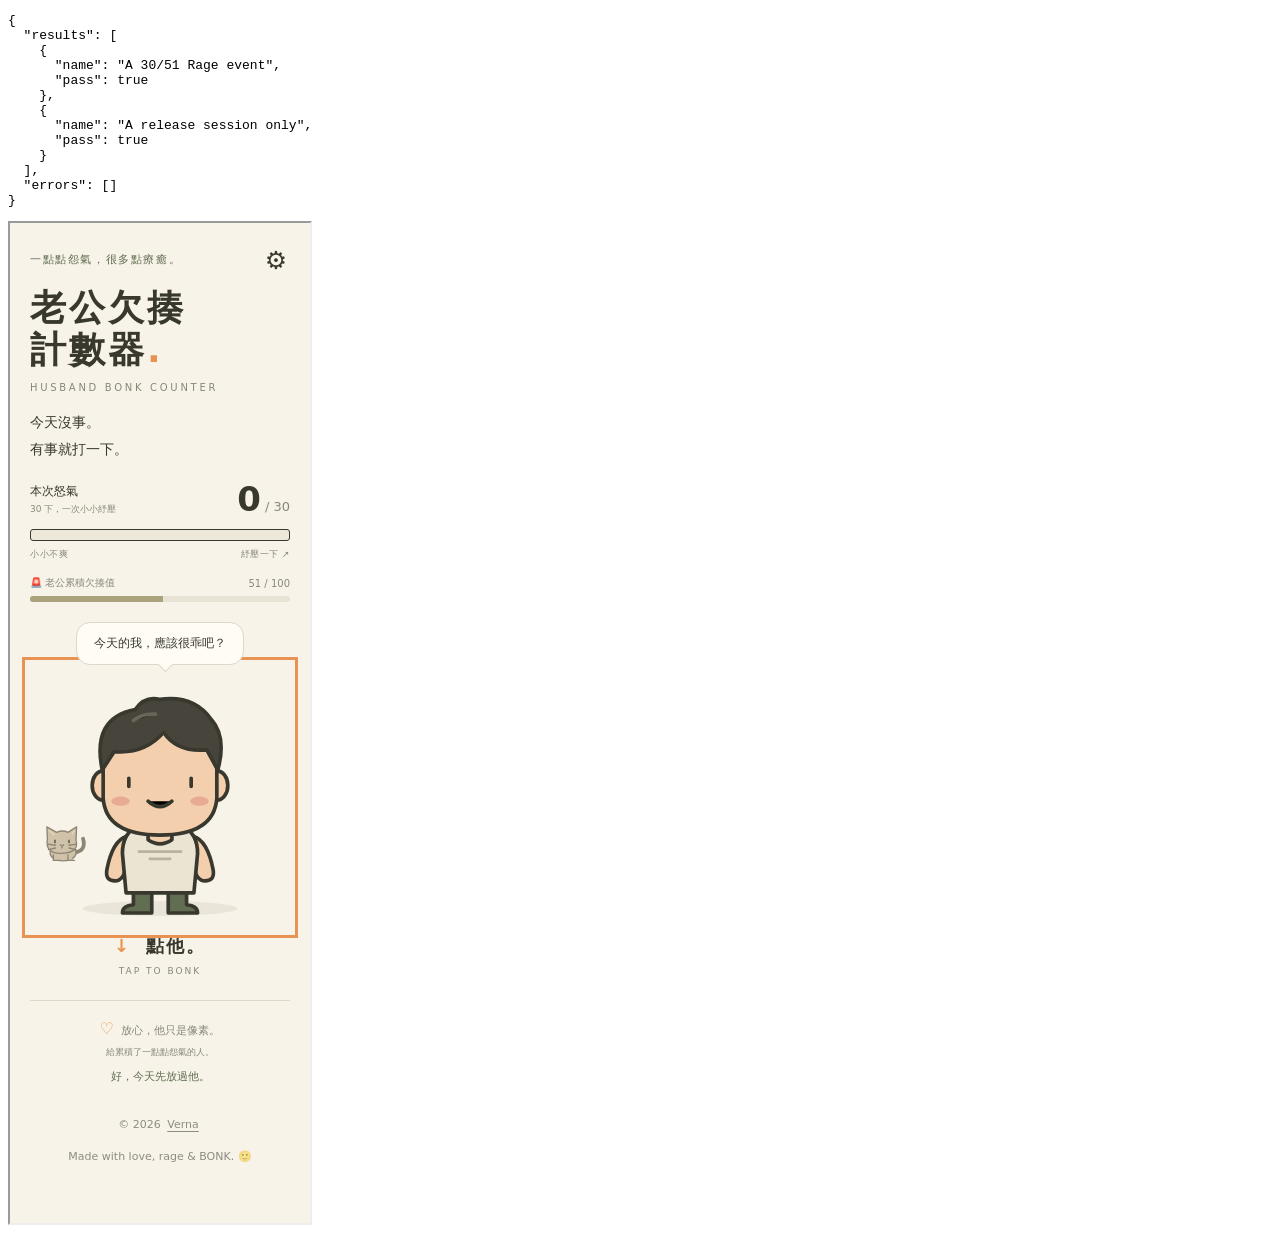
==== tests/browser.html @ b30579fd "Add background cat, author credit and responsive stage patch" ====
<!doctype html><html lang="zh-Hant"><head><meta charset="utf-8"><title>Two counter tests</title></head><body><pre id="results">RUNNING</pre><script type="module">
import {createState,migrateLegacy} from '../js/storage.js';
import {alerts} from '../data/alerts.js';
import {husbandAlertShareMessage} from '../js/share.js';
const results=[],errors=[];const wait=ms=>new Promise(r=>setTimeout(r,ms));
const key='husbandBonk_v2',oldKey='husbandBonk_v1';
const original=localStorage.getItem(key),legacyOriginal=localStorage.getItem(oldKey);
const frame=document.createElement('iframe');frame.style.height='1000px';document.body.append(frame);
function check(name,condition){results.push({name,pass:!!condition});document.getElementById('results').textContent=JSON.stringify({results,errors},null,2);}
function read(){return JSON.parse(localStorage.getItem(key));}
let win,doc;
async function load(seed){
  if(seed)localStorage.setItem(key,JSON.stringify({...createState(),...seed}));
  await new Promise(resolve=>{frame.onload=resolve;frame.src='/index.html?test='+Date.now()+Math.random();});await wait(100);
  win=frame.contentWindow;doc=win.document;
  win.addEventListener('error',event=>errors.push(event.message));win.addEventListener('unhandledrejection',event=>errors.push(String(event.reason)));
}
function click(id){doc.getElementById(id).click();}
function openCount(){return doc.querySelectorAll('dialog[open]').length;}
try{
  await load({sessionHits:29,alertHits:50,lifetimeHits:79});click('husband');
  check('A 30/51 Rage event',read().sessionHits===30&&read().alertHits===51&&doc.getElementById('rage-dialog').open);
  click('release');check('A release session only',read().sessionHits===0&&read().alertHits===51&&read().lifetimeHits===80);
  await wait(1600);check('Release status fades',doc.getElementById('status').classList.contains('fading'));
  await load({sessionHits:29,alertHits:99,lifetimeHits:129});click('husband');
  check('B alert priority single modal',read().sessionHits===30&&read().alertHits===100&&doc.getElementById('alert-dialog').open&&!doc.getElementById('rage-dialog').open&&openCount()===1);
  click('keep-alert');check('B deferred Rage event',doc.getElementById('rage-dialog').open&&openCount()===1);click('continue-session');
  await load({sessionHits:10,alertHits:99,lifetimeHits:109});click('husband');
  check('C independent alert',read().sessionHits===11&&doc.getElementById('alert-dialog').open);
  const message=doc.getElementById('alert-message').textContent;
  click('keep-alert');await load();
  check('D acknowledgement survives refresh',read().alertHits===100&&read().alertAcknowledged&&openCount()===0&&!doc.getElementById('notify').hidden);
  click('husband');check('D continue past 100',read().alertHits===101&&openCount()===0);
  click('notify');check('Reopen same message',doc.getElementById('alert-message').textContent===message);
  let openedUrl='';win.open=url=>{openedUrl=url;return {opener:null};};
  const lifetime=read().lifetimeHits;
  click('line-share');await wait(20);
  check('LINE URL encoded and user initiated',openedUrl==='https://line.me/R/share?text='+encodeURIComponent(husbandAlertShareMessage()));
  check('Opening share never resets',read().alertHits===101&&!doc.getElementById('share-complete').hidden);
  click('share-complete');
  check('E confirmed share clears alert only',read().alertHits===0&&read().lifetimeHits===lifetime&&read().sessionHits===12&&read().alertCount===1);
  click('share-complete');check('Share completion cannot duplicate',read().alertCount===1);
  await load({sessionHits:29,alertHits:29,lifetimeHits:29});click('husband');click('continue-session');
  for(let i=0;i<3;i++)click('husband');
  check('F Over Bonk continues',read().sessionHits===33&&read().alertHits===33&&doc.getElementById('count-limit').textContent===' BONKS'&&doc.getElementById('session-mode').textContent==='OVER BONK MODE');
  check('F progress clamped',doc.getElementById('progress-fill').style.width==='100%'&&doc.getElementById('progress').getAttribute('aria-valuenow')==='30');
  await load();check('G all counters persist',read().sessionHits===33&&read().alertHits===33&&read().lifetimeHits===33&&openCount()===0);
  for(const [hits,text] of [[40,'還沒消氣嗎……'],[50,'老婆，我覺得我們可以談談。'],[60,'我現在去洗奶瓶。'],[70,'垃圾我倒。'],[80,'家事我做。'],[90,'我錯了。']]){
    await load({sessionHits:hits-1,sessionAcknowledged:true,alertHits:0,lifetimeHits:hits});click('husband');check('Milestone '+hits,doc.getElementById('speech').textContent===text);
  }
  await load({sessionHits:1,alertHits:98,lifetimeHits:98});click('husband');check('Alert 99 warning follows alert counter',doc.getElementById('speech').textContent==='我是不是有一種不好的預感……');
  await load({sessionHits:45,sessionAcknowledged:true,alertHits:100,alertAcknowledged:true,lifetimeHits:145});click('notify');win.open=()=>({opener:null});click('line-share');await wait(20);click('share-complete');
  check('Post share continuation prompt',doc.getElementById('rage-title').textContent==='還要繼續嗎？'&&openCount()===1);click('continue-session');check('Post share preserve session',read().sessionHits===45&&read().alertHits===0);
  click('husband');check('Continues after share',read().sessionHits===46&&read().alertHits===1);
  await load({sessionHits:3,alertHits:100,alertAcknowledged:true,lifetimeHits:103});click('notify');
  Object.defineProperty(win.navigator,'share',{configurable:true,value:async()=>{throw new win.DOMException('cancel','AbortError');}});
  click('web-share');await wait(20);check('Cancelled Web Share preserves alert',read().alertHits===100&&!read().sharePending);
  Object.defineProperty(win.navigator,'onLine',{configurable:true,value:false});win.open=()=>{throw new Error('Offline must not open');};click('line-share');await wait(20);check('Offline share preserves state',read().alertHits===100&&doc.getElementById('share-status').textContent.includes('等有網路'));
  Object.defineProperty(win.navigator,'onLine',{configurable:true,value:true});Object.defineProperty(win.navigator,'clipboard',{configurable:true,value:{writeText:async()=>{}}});click('copy-message');await wait(20);check('Copy does not mean sent',read().alertHits===100&&read().sharePending);
  click('keep-alert');click('notify');win.confirm=()=>false;click('forgive-alert');check('Forgive cancellation preserves alert',read().alertHits===100);win.confirm=()=>true;click('forgive-alert');check('Explicit forgiveness resets alert only',read().alertHits===0&&read().sessionHits===3&&read().lifetimeHits===103&&read().alertCount===0);
  for(const width of [320,390,430,768,1440]){frame.style.width=width+'px';await wait(60);check('Layout '+width,doc.documentElement.scrollWidth<=width);check('Touch '+width,doc.getElementById('husband').clientWidth>=180);}
  await load({sessionHits:31,sessionAcknowledged:true,alertHits:100,alertAcknowledged:true,lifetimeHits:131});
  for(let i=0;i<200;i++)click('husband');
  check('200 rapid taps no loss',read().sessionHits===231&&read().alertHits===300&&read().lifetimeHits===331);
  check('Effects bounded',doc.getElementById('effects').childElementCount<=20);await wait(1300);check('Effects and combo cleaned',doc.getElementById('effects').childElementCount===0&&doc.getElementById('combo').textContent==='');
  await load({sessionHits:31,sessionAcknowledged:true,alertHits:100,alertAcknowledged:true,lifetimeHits:200});
  for(let i=0;i<20;i++){click('husband');await wait(100);}check('10 taps per second',read().sessionHits===51&&read().alertHits===120&&read().lifetimeHits===220);
  for(const boundary of [300,500,1000]){
    await load({sessionHits:1,alertHits:1,lifetimeHits:boundary-1,unlockedAchievements:[300,500,1000].filter(n=>n<boundary)});click('husband');
    check('Achievement '+boundary,read().unlockedAchievements.includes(boundary)&&!doc.getElementById('achievement').hidden&&doc.getElementById('achievement').textContent==={300:'🏆《婚姻需要耐心》',500:'🏆《他應該知道自己做了什麼》',1000:'🏆《傳說中的太太》'}[boundary]);
    await load();check('Achievement no repeat '+boundary,doc.getElementById('achievement').hidden&&read().unlockedAchievements.includes(boundary));
  }
  localStorage.removeItem(key);const old={schemaVersion:1,totalHits:57,lifetimeHits:257,alertCount:2,settings:{reduceMotion:true}};localStorage.setItem(oldKey,JSON.stringify(old));await load();
  check('Migration 57 and lifetime preserved',read().schemaVersion===2&&read().sessionHits===30&&read().alertHits===57&&read().lifetimeHits===257&&read().alertCount===2&&read().settings.reduceMotion);
  check('Migration old save untouched',JSON.parse(localStorage.getItem(oldKey)).totalHits===57);
  const migrated=migrateLegacy({totalHits:200,lifetimeHits:257});check('Migration above 100 clamp',migrated.sessionHits===30&&migrated.alertHits===100&&migrated.lifetimeHits===257);
  const legacyOnly=migrateLegacy({totalHits:57});check('Migration totalHits only',legacyOnly.sessionHits===30&&legacyOnly.alertHits===57&&legacyOnly.lifetimeHits===57);
  await load({sessionHits:10,alertHits:50,lifetimeHits:60});click('settings-button');click('reset');check('Session reset requires confirmation',doc.getElementById('reset-dialog').open&&read().sessionHits===10);click('cancel-reset');click('reset');click('confirm-reset');check('Session reset leaves alert/lifetime',read().sessionHits===0&&read().alertHits===50&&read().lifetimeHits===60);
  await load();
  check('Statistics highest/lifetime preserved',read().highestSessionHits===10&&doc.getElementById('stat-highest').textContent==='10'&&doc.getElementById('stat-lifetime').textContent==='60');
  await load({sessionHits:0,alertHits:0,lifetimeHits:0});
  for(let round=0;round<3;round++){for(let i=0;i<30;i++)click('husband');click('release');}
  for(let i=0;i<10;i++)click('husband');
  check('Cross session 30+30+30+10 Alert',read().sessionHits===10&&read().alertHits===100&&doc.getElementById('alert-dialog').open);
  let shareCalls=0;win.open=()=>null;
  Object.defineProperty(win.navigator,'share',{configurable:true,value:async()=>{shareCalls++;}});
  click('line-share');await wait(20);check('Blocked LINE falls back to Web Share',shareCalls===1&&read().sharePending&&read().alertHits===100);
  click('keep-alert');click('notify');
  Object.defineProperty(win.navigator,'share',{configurable:true,value:undefined});
  let copied='';Object.defineProperty(win.navigator,'clipboard',{configurable:true,value:{writeText:async text=>{copied=text;}}});
  click('line-share');await wait(20);check('Unsupported Web Share falls back to copy',copied===husbandAlertShareMessage()&&read().alertHits===100);
  let resolveCopy;Object.defineProperty(win.navigator,'clipboard',{configurable:true,value:{writeText:()=>new Promise(resolve=>{resolveCopy=resolve;})}});
  click('copy-message');win.confirm=()=>true;click('forgive-alert');resolveCopy();await wait(20);
  check('Late copy cannot resurrect cleared alert',read().alertHits===0&&!read().sharePending);
  await load({sessionHits:1,alertHits:1,lifetimeHits:2,settings:{reduceMotion:true}});click('husband');
  check('Reduce motion keeps counter without effects',read().sessionHits===2&&doc.getElementById('effects').childElementCount===0&&doc.body.classList.contains('reduced'));
  check('At least 15 local alert messages',alerts.length>=15);
  check('No browser JS errors',errors.length===0);
  await Promise.race([navigator.serviceWorker.ready,wait(2000)]);
  const cacheName=(await caches.keys()).find(name=>name.startsWith('husband-bonk-pages-'));const cache=await caches.open(cacheName);const cached=await cache.keys();check('Offline core cached',cached.length>=12);
}catch(error){results.push({name:'Runner',pass:false,error:String(error)});}
finally{
  if(original===null)localStorage.removeItem(key);else localStorage.setItem(key,original);
  if(legacyOriginal===null)localStorage.removeItem(oldKey);else localStorage.setItem(oldKey,legacyOriginal);
  frame.remove();document.getElementById('results').textContent=JSON.stringify({results,errors},null,2);
}
</script></body></html>
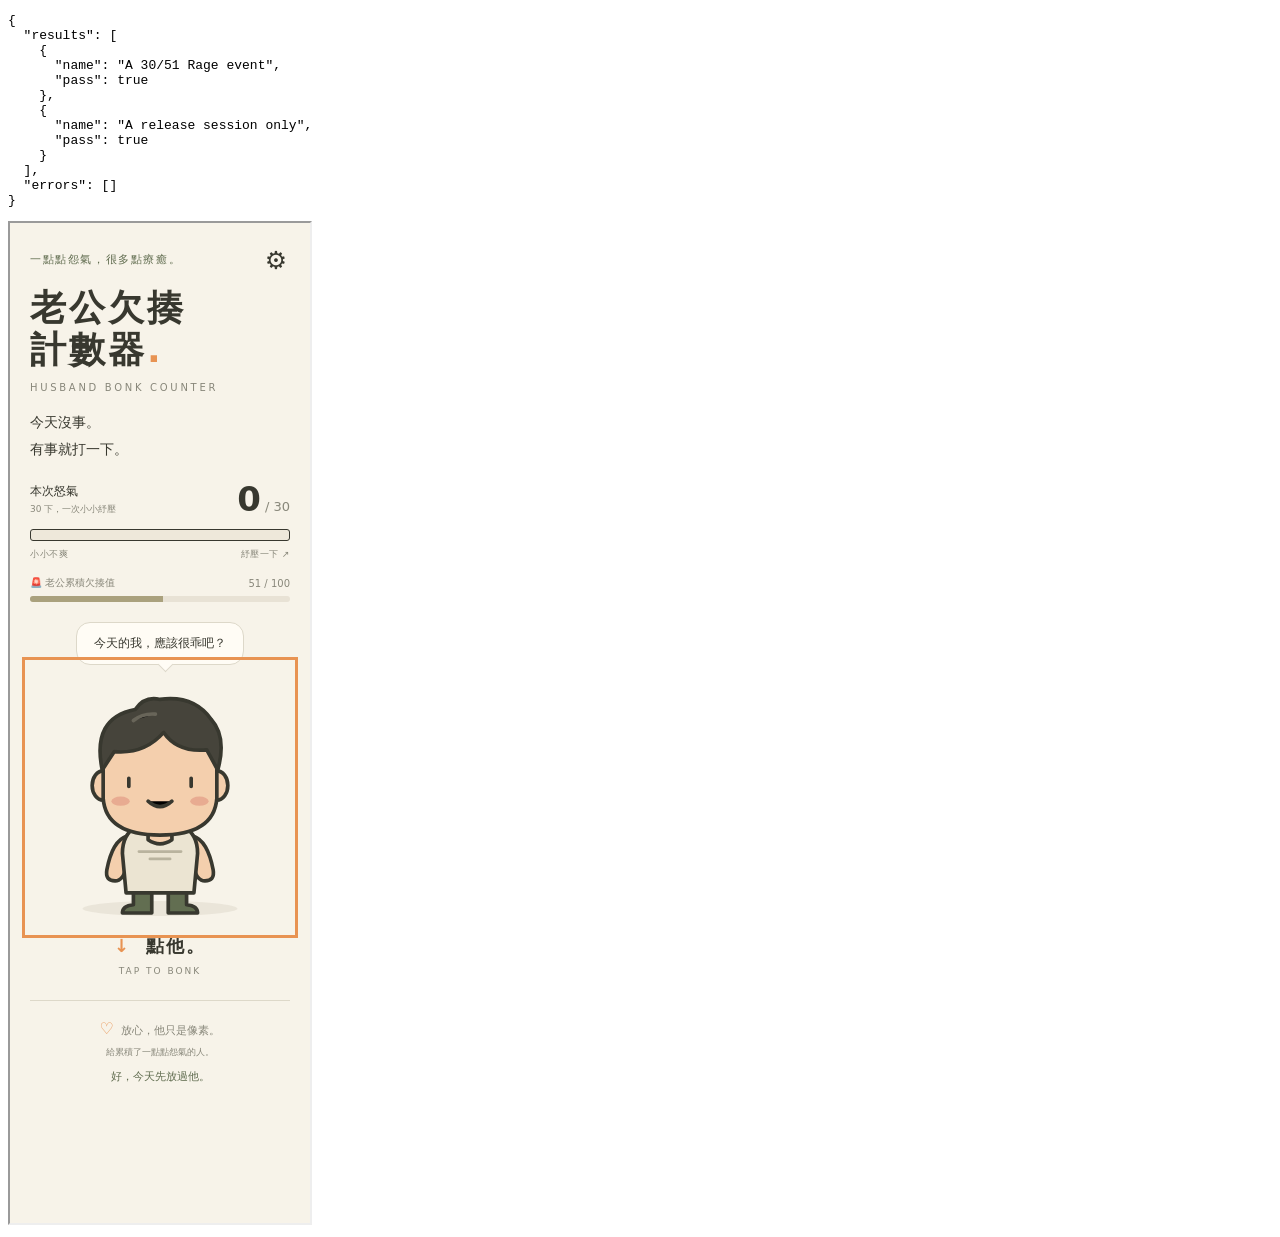
==== commit 2c8a48ae: "Keep alert warning consistent across display, refresh and sharing" ====
--- a/tests/browser.html
+++ b/tests/browser.html
@@ -35,7 +35,7 @@
   let openedUrl='';win.open=url=>{openedUrl=url;return {opener:null};};
   const lifetime=read().lifetimeHits;
   click('line-share');await wait(20);
-  check('LINE URL encoded and user initiated',openedUrl==='https://line.me/R/share?text='+encodeURIComponent(husbandAlertShareMessage()));
+  check('LINE URL encoded and user initiated',openedUrl==='https://line.me/R/share?text='+encodeURIComponent(husbandAlertShareMessage(message)));
   check('Opening share never resets',read().alertHits===101&&!doc.getElementById('share-complete').hidden);
   click('share-complete');
   check('E confirmed share clears alert only',read().alertHits===0&&read().lifetimeHits===lifetime&&read().sessionHits===12&&read().alertCount===1);
@@ -88,7 +88,7 @@
   click('keep-alert');click('notify');
   Object.defineProperty(win.navigator,'share',{configurable:true,value:undefined});
   let copied='';Object.defineProperty(win.navigator,'clipboard',{configurable:true,value:{writeText:async text=>{copied=text;}}});
-  click('line-share');await wait(20);check('Unsupported Web Share falls back to copy',copied===husbandAlertShareMessage()&&read().alertHits===100);
+  click('line-share');await wait(20);check('Unsupported Web Share falls back to copy',copied===husbandAlertShareMessage(doc.getElementById('alert-message').textContent)&&read().alertHits===100);
   let resolveCopy;Object.defineProperty(win.navigator,'clipboard',{configurable:true,value:{writeText:()=>new Promise(resolve=>{resolveCopy=resolve;})}});
   click('copy-message');win.confirm=()=>true;click('forgive-alert');resolveCopy();await wait(20);
   check('Late copy cannot resurrect cleared alert',read().alertHits===0&&!read().sharePending);
